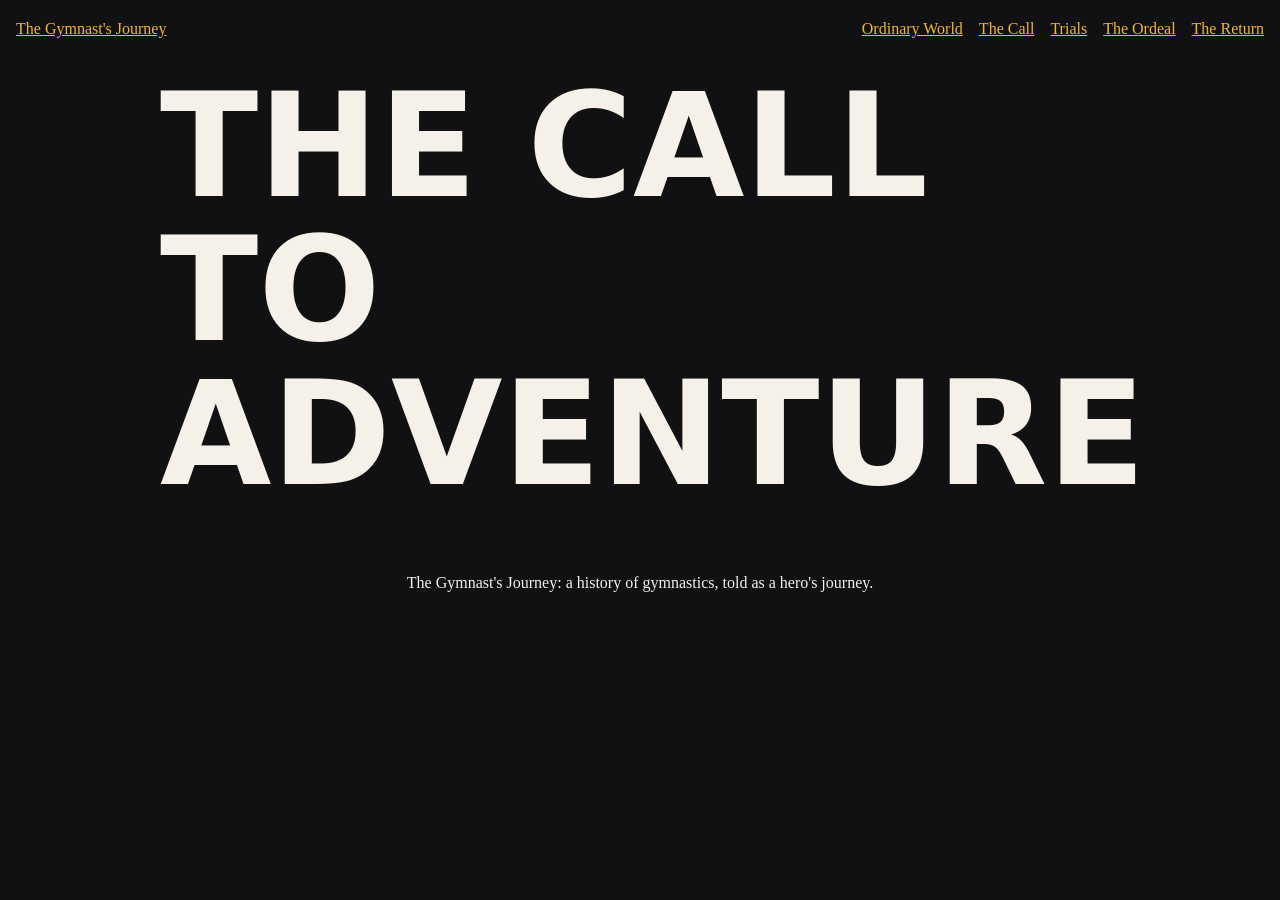
==== pages/call.html @ 58fc8a0e "Scaffold: pages, styles and scripts" ====
<!doctype html>
<html lang="en">
<head>
<meta charset="utf-8">
<meta name="viewport" content="width=device-width, initial-scale=1">
<title>The Call to Adventure | The Gymnast's Journey</title>
<meta name="description" content="A text-only, hero's-journey history of gymnastics.">
<link rel="stylesheet" href="../css/tokens.css">
<link rel="stylesheet" href="../css/layout.css">
<link rel="stylesheet" href="../css/site.css">
</head>
<body>
<a class="skip-link" href="#main">Skip to content</a>
<header class="site-header">
<a class="brand" href="../index.html">The Gymnast's Journey</a>
<nav aria-label="Main">
<ul class="nav-list">
<li><a href="../index.html">Ordinary World</a></li>
<li><a href="../pages/call.html">The Call</a></li>
<li><a href="../pages/trials.html">Trials</a></li>
<li><a href="../pages/ordeal.html">The Ordeal</a></li>
<li><a href="../pages/return.html">The Return</a></li>
</ul>
</nav>
</header>
<main id="main">
<h1 class="big-text">The Call to Adventure</h1>
<!-- Full-Stack: chapter content goes here (use <section> with <h2>) -->
</main>
<footer class="site-footer"><p>The Gymnast's Journey: a history of gymnastics, told as a hero's journey.</p></footer>
<script src="../js/nav.js"></script>
<script src="../js/app.js"></script>
</body>
</html>
---- css/tokens.css ----
/* Designer: colours, type scale, spacing, motion tokens */
:root {
  --color-bg: #111114;
  --color-text: #f5f1e8;
  --color-accent: #f2b632;
  --font-display: Impact, "Arial Black", system-ui, sans-serif;
  --font-body: Georgia, "Times New Roman", serif;
  --step-hero: clamp(3rem, 12vw, 9rem);
  --space: 1rem;
}
---- css/layout.css ----
/* UI/UX: header, nav, footer, page frame */
.skip-link { position: absolute; left: -999px; }
.skip-link:focus { left: var(--space); top: var(--space); }
.site-header { display: flex; flex-wrap: wrap; gap: var(--space); align-items: center; justify-content: space-between; padding: var(--space); }
.nav-list { display: flex; flex-wrap: wrap; gap: var(--space); list-style: none; margin: 0; padding: 0; }
main { max-width: 60rem; margin: 0 auto; padding: var(--space); }
.site-footer { padding: var(--space); text-align: center; }
---- css/site.css ----
/* Lead Dev: base look. Text only, no images. */
body { margin: 0; background: var(--color-bg); color: var(--color-text); font-family: var(--font-body); line-height: 1.6; }
a { color: var(--color-accent); }
a:focus-visible { outline: 3px solid var(--color-accent); outline-offset: 2px; }
.big-text { font-family: var(--font-display); font-size: var(--step-hero); line-height: 1; text-transform: uppercase; margin: 0 0 1rem; }
@media (prefers-reduced-motion: reduce) { * { animation: none !important; transition: none !important; } }
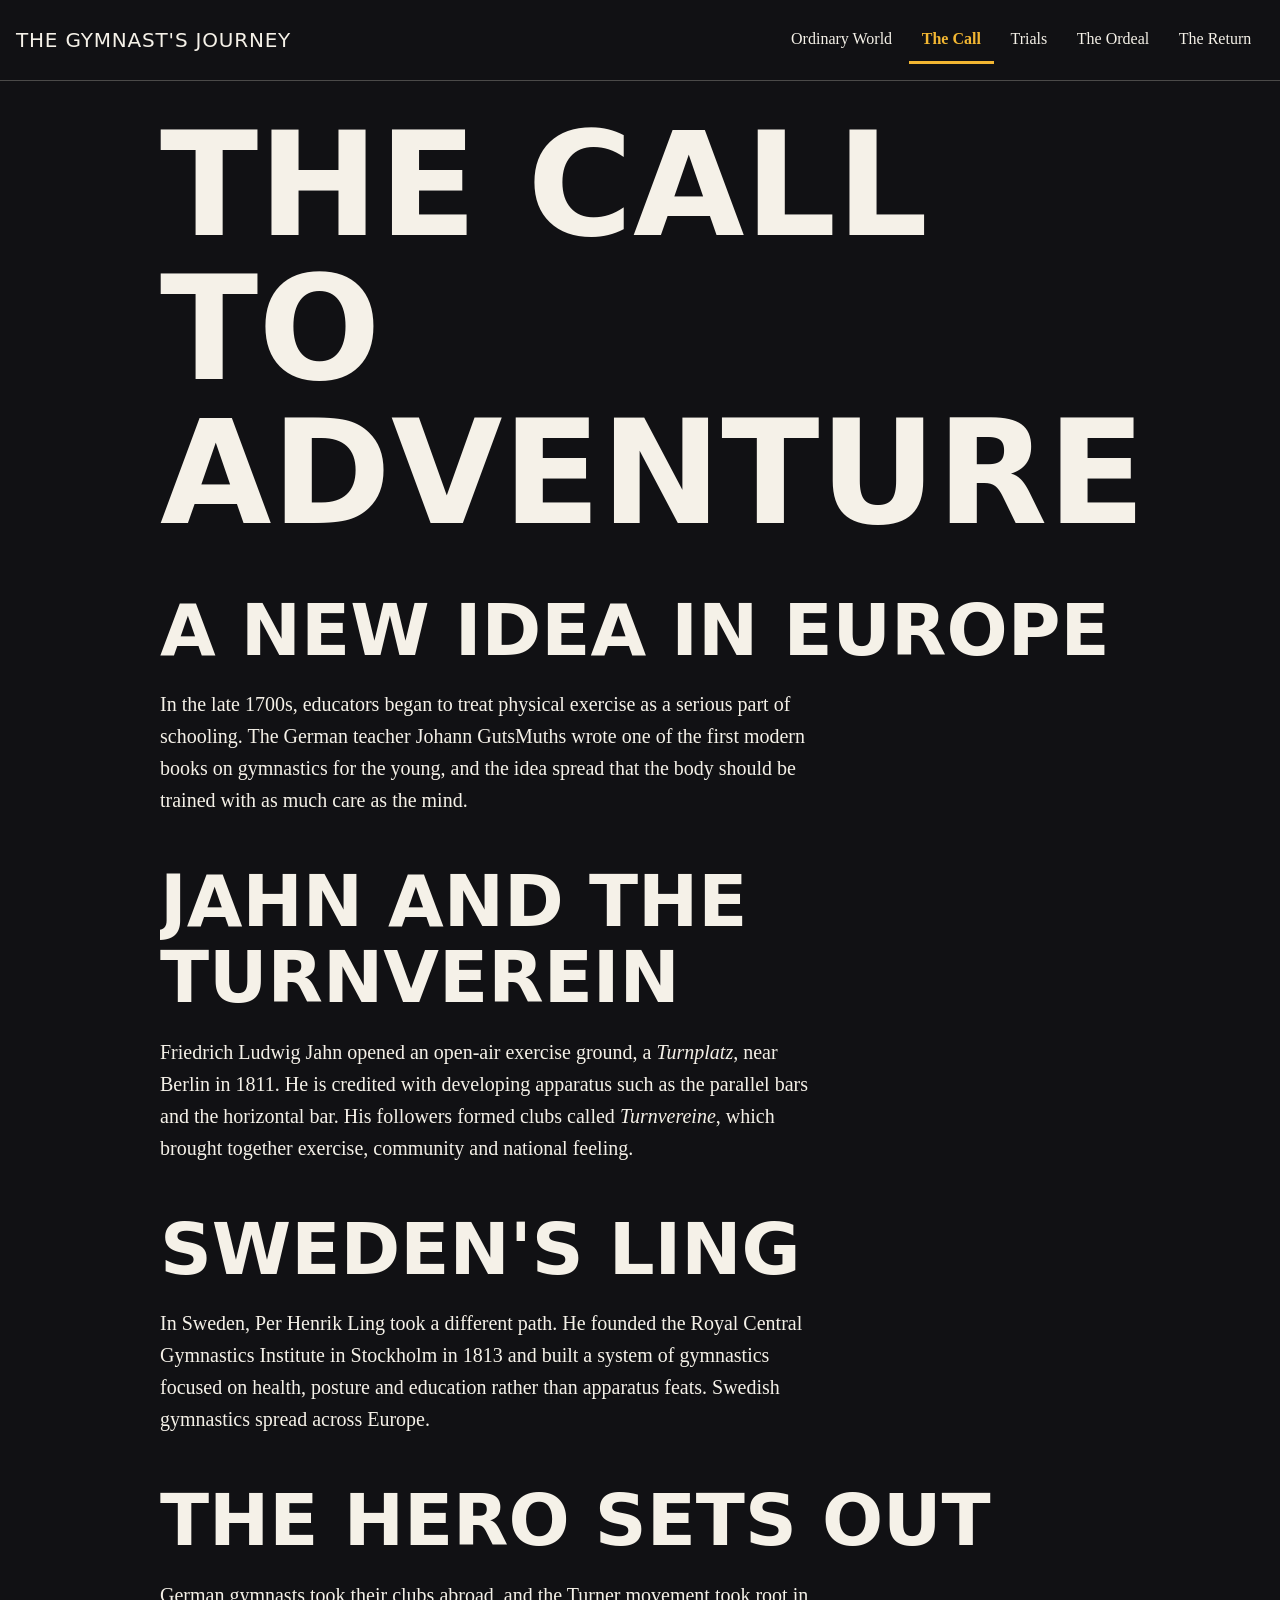
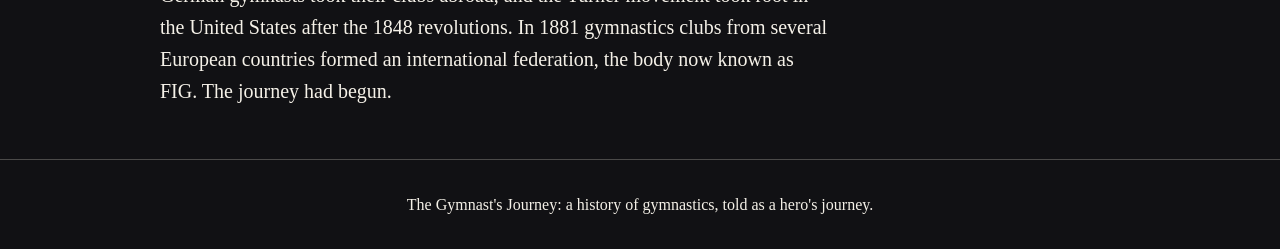
==== commit b224e095: "Write call chapter content" ====
--- a/pages/call.html
+++ b/pages/call.html
@@ -25,7 +25,22 @@
 </header>
 <main id="main">
 <h1 class="big-text">The Call to Adventure</h1>
-<!-- Full-Stack: chapter content goes here (use <section> with <h2>) -->
+<section>
+<h2>A new idea in Europe</h2>
+<p>In the late 1700s, educators began to treat physical exercise as a serious part of schooling. The German teacher Johann GutsMuths wrote one of the first modern books on gymnastics for the young, and the idea spread that the body should be trained with as much care as the mind.</p>
+</section>
+<section>
+<h2>Jahn and the Turnverein</h2>
+<p>Friedrich Ludwig Jahn opened an open-air exercise ground, a <em>Turnplatz</em>, near Berlin in 1811. He is credited with developing apparatus such as the parallel bars and the horizontal bar. His followers formed clubs called <em>Turnvereine</em>, which brought together exercise, community and national feeling.</p>
+</section>
+<section>
+<h2>Sweden's Ling</h2>
+<p>In Sweden, Per Henrik Ling took a different path. He founded the Royal Central Gymnastics Institute in Stockholm in 1813 and built a system of gymnastics focused on health, posture and education rather than apparatus feats. Swedish gymnastics spread across Europe.</p>
+</section>
+<section>
+<h2>The hero sets out</h2>
+<p>German gymnasts took their clubs abroad, and the Turner movement took root in the United States after the 1848 revolutions. In 1881 gymnastics clubs from several European countries formed an international federation, the body now known as FIG. The journey had begun.</p>
+</section>
 </main>
 <footer class="site-footer"><p>The Gymnast's Journey: a history of gymnastics, told as a hero's journey.</p></footer>
 <script src="../js/nav.js"></script>
--- a/css/layout.css
+++ b/css/layout.css
@@ -1,7 +1,29 @@
-/* UI/UX: header, nav, footer, page frame */
-.skip-link { position: absolute; left: -999px; }
-.skip-link:focus { left: var(--space); top: var(--space); }
-.site-header { display: flex; flex-wrap: wrap; gap: var(--space); align-items: center; justify-content: space-between; padding: var(--space); }
-.nav-list { display: flex; flex-wrap: wrap; gap: var(--space); list-style: none; margin: 0; padding: 0; }
-main { max-width: 60rem; margin: 0 auto; padding: var(--space); }
-.site-footer { padding: var(--space); text-align: center; }
+/* UI/UX: header, nav, footer, page frame, scroll text animation */
+.skip-link { position: absolute; left: -999px; top: var(--space); padding: .5rem 1rem; background: var(--color-accent); color: var(--color-bg); font-weight: 700; z-index: 10; }
+.skip-link:focus { left: var(--space); }
+.site-header { display: flex; flex-wrap: wrap; gap: .5rem var(--space); align-items: center; justify-content: space-between; padding: var(--space); border-bottom: 1px solid rgba(245, 241, 232, .25); }
+.brand { font-family: var(--font-display); font-size: 1.25rem; text-transform: uppercase; letter-spacing: .04em; color: var(--color-text); text-decoration: none; }
+.nav-list { display: flex; flex-wrap: wrap; gap: .25rem; list-style: none; margin: 0; padding: 0; }
+.nav-list a { display: block; padding: .6rem .8rem; min-height: 44px; box-sizing: border-box; color: var(--color-text); text-decoration: none; border-bottom: 3px solid transparent; }
+.nav-list a:hover { border-bottom-color: var(--color-accent); }
+.nav-list a[aria-current="page"] { color: var(--color-accent); border-bottom-color: var(--color-accent); font-weight: 700; }
+a:focus-visible, .brand:focus-visible { outline: 3px solid var(--color-accent); outline-offset: 2px; }
+main { max-width: 60rem; margin: 0 auto; padding: calc(var(--space) * 2) var(--space); overflow-wrap: break-word; }
+main h2 { font-family: var(--font-display); font-size: clamp(2rem, 7vw, 4.5rem); line-height: 1.05; text-transform: uppercase; margin: 3rem 0 1rem; }
+main p { font-size: clamp(1.05rem, 2.4vw, 1.25rem); max-width: 42rem; }
+.site-footer { padding: var(--space); text-align: center; border-top: 1px solid rgba(245, 241, 232, .25); }
+@media (max-width: 40rem) {
+  .site-header { flex-direction: column; align-items: flex-start; }
+  .nav-list { width: 100%; }
+  .nav-list li { flex: 1 1 auto; }
+  .nav-list a { text-align: center; }
+}
+
+/* Scroll text animation: only active when nav.js adds .js and motion is allowed */
+@media (prefers-reduced-motion: no-preference) {
+  .js .word { display: inline-block; overflow: hidden; vertical-align: top; }
+  .js .word > span { display: inline-block; transform: translateY(110%); transition: transform .8s cubic-bezier(.2, .8, .2, 1); transition-delay: calc(var(--i, 0) * 90ms); }
+  .js .is-visible .word > span { transform: none; }
+  .js [data-reveal] { opacity: 0; transform: translateY(2.5rem); transition: opacity .7s ease, transform .7s cubic-bezier(.2, .8, .2, 1); }
+  .js [data-reveal].is-visible { opacity: 1; transform: none; }
+}
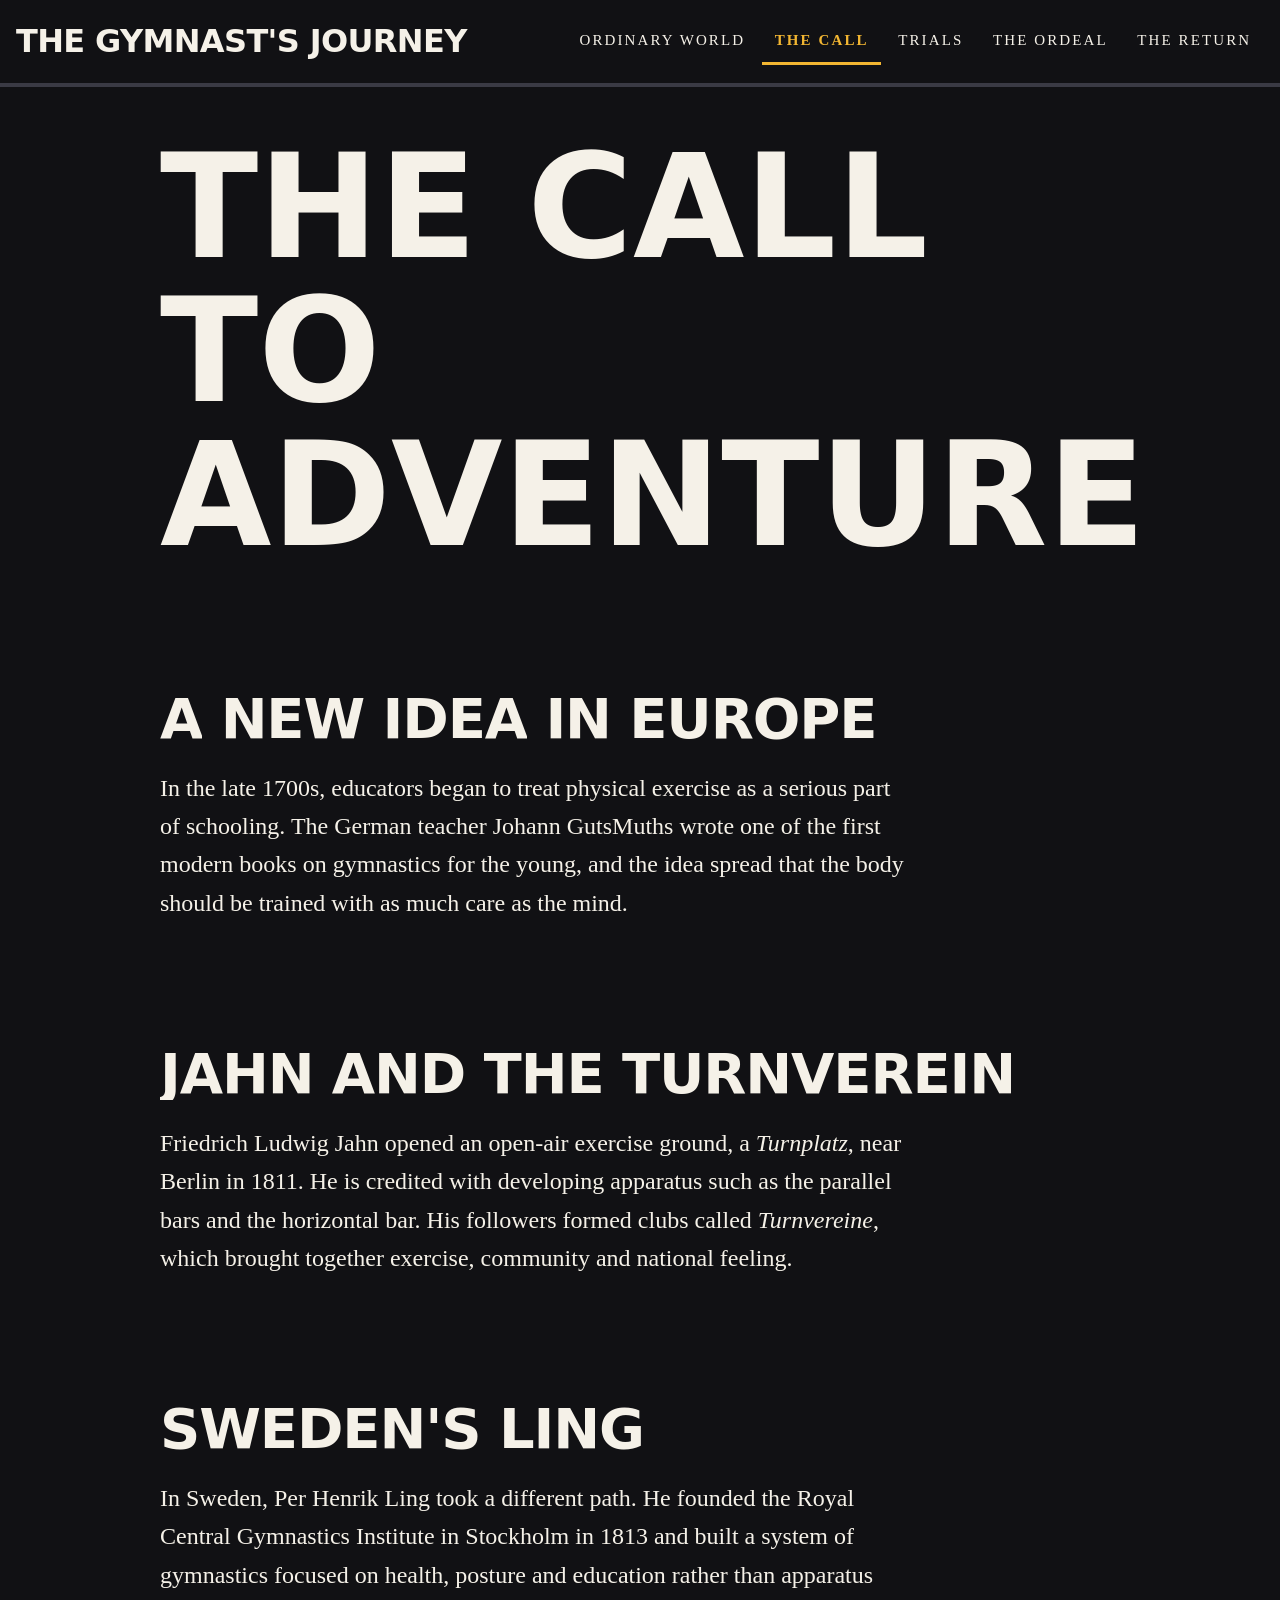
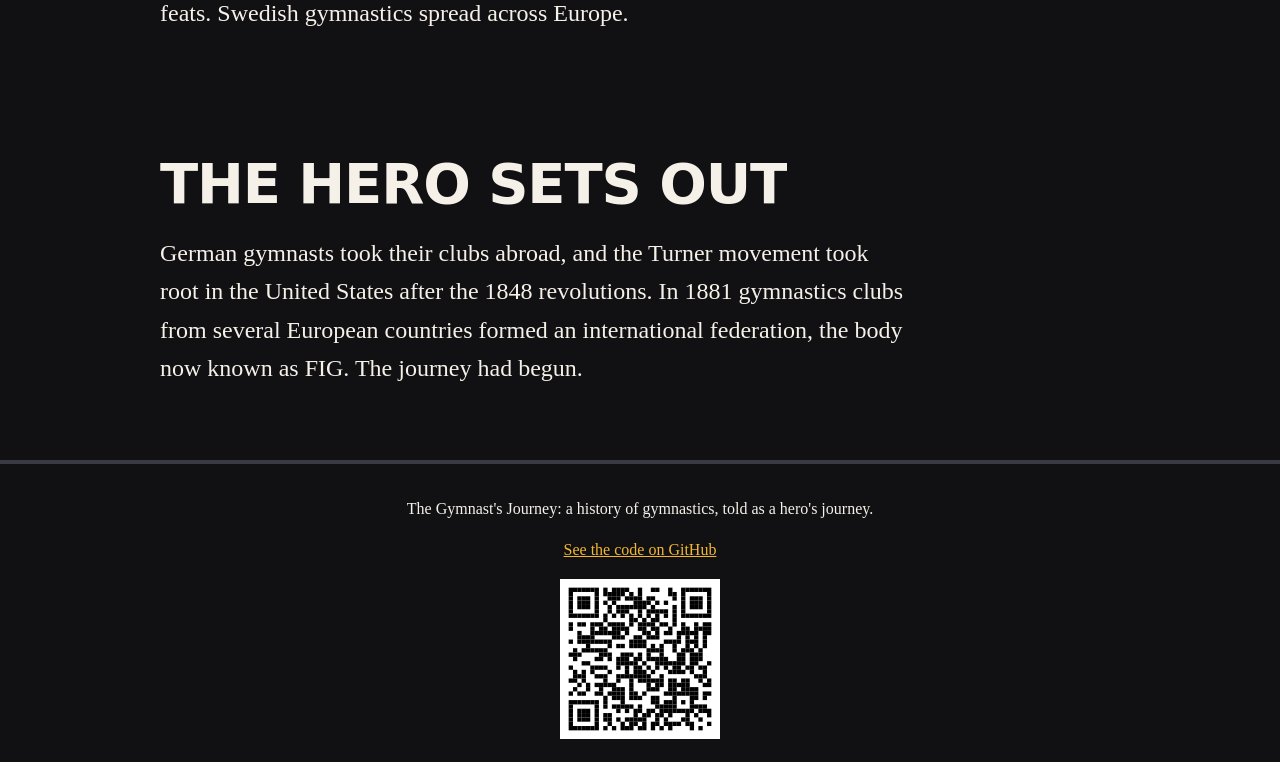
==== commit 0c239fdb: "Add GitHub link and self-contained QR code to footer" ====
--- a/pages/call.html
+++ b/pages/call.html
@@ -42,7 +42,10 @@
 <p>German gymnasts took their clubs abroad, and the Turner movement took root in the United States after the 1848 revolutions. In 1881 gymnastics clubs from several European countries formed an international federation, the body now known as FIG. The journey had begun.</p>
 </section>
 </main>
-<footer class="site-footer"><p>The Gymnast's Journey: a history of gymnastics, told as a hero's journey.</p></footer>
+<footer class="site-footer"><p>The Gymnast's Journey: a history of gymnastics, told as a hero's journey.</p>
+<p><a href="https://github.com/datton/orchestrate-demo-gymnastics-history">See the code on GitHub</a></p>
+<img src="../assets/github-qr.svg" width="160" height="160" alt="QR code linking to the GitHub repository for this site">
+</footer>
 <script src="../js/nav.js"></script>
 <script src="../js/app.js"></script>
 </body>
--- a/css/tokens.css
+++ b/css/tokens.css
@@ -1,10 +1,65 @@
-/* Designer: colours, type scale, spacing, motion tokens */
+/* Designer: colours, type scale, spacing, motion tokens.
+   Direction: typography only. No images, no SVG art. Huge, heavy, high-contrast type.
+   Palette (WCAG AA, checked against --color-bg #111114):
+     text   #f5f1e8  ~16:1   accent #f2b632 ~10:1   muted #b9b4a8 ~8:1   hot #ff6a3d ~6.5:1
+   Type: Impact / Arial Black for display (chalk-and-scoreboard feel), Georgia for reading. System fonts only. */
 :root {
+  /* colour */
   --color-bg: #111114;
+  --color-bg-alt: #1b1b21;
   --color-text: #f5f1e8;
+  --color-muted: #b9b4a8;
   --color-accent: #f2b632;
-  --font-display: Impact, "Arial Black", system-ui, sans-serif;
+  --color-hot: #ff6a3d;
+  --color-rule: #3a3a44;
+  --color-focus: #ffffff;
+
+  /* type families */
+  --font-display: Impact, "Arial Black", "Helvetica Neue", system-ui, sans-serif;
   --font-body: Georgia, "Times New Roman", serif;
+
+  /* type scale (fluid; huge on purpose) */
+  --step-mega: clamp(4rem, 18vw, 14rem);
   --step-hero: clamp(3rem, 12vw, 9rem);
+  --step-h1: clamp(2.5rem, 8vw, 6rem);
+  --step-h2: clamp(1.75rem, 5vw, 3.5rem);
+  --step-h3: clamp(1.25rem, 3vw, 2rem);
+  --step-body: clamp(1.125rem, 1.2vw + 0.9rem, 1.5rem);
+  --step-small: 0.9375rem;
+
+  --weight-display: 900;
+  --leading-display: 0.92;
+  --leading-body: 1.6;
+  --tracking-display: -0.02em;
+  --tracking-label: 0.14em;
+  --measure: 62ch;
+
+  /* spacing and shape */
   --space: 1rem;
+  --space-s: 0.5rem;
+  --space-m: 1.5rem;
+  --space-l: 3rem;
+  --space-xl: 6rem;
+  --space-section: clamp(4rem, 14vh, 10rem);
+  --radius: 0;
+  --rule-width: 0.25rem;
+
+  /* motion (JS and CSS should read these; zeroed under reduced motion) */
+  --ease-out: cubic-bezier(0.16, 1, 0.3, 1);
+  --ease-in-out: cubic-bezier(0.65, 0, 0.35, 1);
+  --dur-fast: 150ms;
+  --dur-base: 400ms;
+  --dur-slow: 900ms;
+  --dur-reveal: 1200ms;
+  --stagger: 60ms;
 }
+
+@media (prefers-reduced-motion: reduce) {
+  :root {
+    --dur-fast: 0.01ms;
+    --dur-base: 0.01ms;
+    --dur-slow: 0.01ms;
+    --dur-reveal: 0.01ms;
+    --stagger: 0ms;
+  }
+}
--- a/css/layout.css
+++ b/css/layout.css
@@ -1,17 +1,18 @@
 /* UI/UX: header, nav, footer, page frame, scroll text animation */
 .skip-link { position: absolute; left: -999px; top: var(--space); padding: .5rem 1rem; background: var(--color-accent); color: var(--color-bg); font-weight: 700; z-index: 10; }
 .skip-link:focus { left: var(--space); }
-.site-header { display: flex; flex-wrap: wrap; gap: .5rem var(--space); align-items: center; justify-content: space-between; padding: var(--space); border-bottom: 1px solid rgba(245, 241, 232, .25); }
-.brand { font-family: var(--font-display); font-size: 1.25rem; text-transform: uppercase; letter-spacing: .04em; color: var(--color-text); text-decoration: none; }
+.site-header { display: flex; flex-wrap: wrap; gap: .5rem var(--space); align-items: center; justify-content: space-between; padding: var(--space); border-bottom: var(--rule-width) solid var(--color-rule); }
+.brand { font-family: var(--font-display); font-size: var(--step-h3); font-weight: var(--weight-display); text-transform: uppercase; letter-spacing: var(--tracking-display); color: var(--color-text); text-decoration: none; }
 .nav-list { display: flex; flex-wrap: wrap; gap: .25rem; list-style: none; margin: 0; padding: 0; }
 .nav-list a { display: block; padding: .6rem .8rem; min-height: 44px; box-sizing: border-box; color: var(--color-text); text-decoration: none; border-bottom: 3px solid transparent; }
 .nav-list a:hover { border-bottom-color: var(--color-accent); }
+.nav-list a { font-size: var(--step-small); text-transform: uppercase; letter-spacing: var(--tracking-label); }
 .nav-list a[aria-current="page"] { color: var(--color-accent); border-bottom-color: var(--color-accent); font-weight: 700; }
-a:focus-visible, .brand:focus-visible { outline: 3px solid var(--color-accent); outline-offset: 2px; }
-main { max-width: 60rem; margin: 0 auto; padding: calc(var(--space) * 2) var(--space); overflow-wrap: break-word; }
-main h2 { font-family: var(--font-display); font-size: clamp(2rem, 7vw, 4.5rem); line-height: 1.05; text-transform: uppercase; margin: 3rem 0 1rem; }
-main p { font-size: clamp(1.05rem, 2.4vw, 1.25rem); max-width: 42rem; }
-.site-footer { padding: var(--space); text-align: center; border-top: 1px solid rgba(245, 241, 232, .25); }
+a:focus-visible, .brand:focus-visible { outline: 3px solid var(--color-focus); outline-offset: 2px; }
+main { max-width: 60rem; margin: 0 auto; padding: var(--space-l) var(--space); overflow-wrap: break-word; }
+main h2 { font-family: var(--font-display); font-size: var(--step-h2); font-weight: var(--weight-display); letter-spacing: var(--tracking-display); line-height: var(--leading-display); text-transform: uppercase; margin: var(--space-section) 0 var(--space-m); }
+main p { font-size: var(--step-body); line-height: var(--leading-body); max-width: var(--measure); }
+.site-footer { padding: var(--space); text-align: center; border-top: var(--rule-width) solid var(--color-rule); }
 @media (max-width: 40rem) {
   .site-header { flex-direction: column; align-items: flex-start; }
   .nav-list { width: 100%; }
@@ -22,8 +23,8 @@
 /* Scroll text animation: only active when nav.js adds .js and motion is allowed */
 @media (prefers-reduced-motion: no-preference) {
   .js .word { display: inline-block; overflow: hidden; vertical-align: top; }
-  .js .word > span { display: inline-block; transform: translateY(110%); transition: transform .8s cubic-bezier(.2, .8, .2, 1); transition-delay: calc(var(--i, 0) * 90ms); }
+  .js .word > span { display: inline-block; transform: translateY(110%); transition: transform var(--dur-slow) var(--ease-out); transition-delay: calc(var(--i, 0) * var(--stagger)); }
   .js .is-visible .word > span { transform: none; }
-  .js [data-reveal] { opacity: 0; transform: translateY(2.5rem); transition: opacity .7s ease, transform .7s cubic-bezier(.2, .8, .2, 1); }
+  .js [data-reveal] { opacity: 0; transform: translateY(2.5rem); transition: opacity var(--dur-reveal) var(--ease-out), transform var(--dur-reveal) var(--ease-out); }
   .js [data-reveal].is-visible { opacity: 1; transform: none; }
 }
